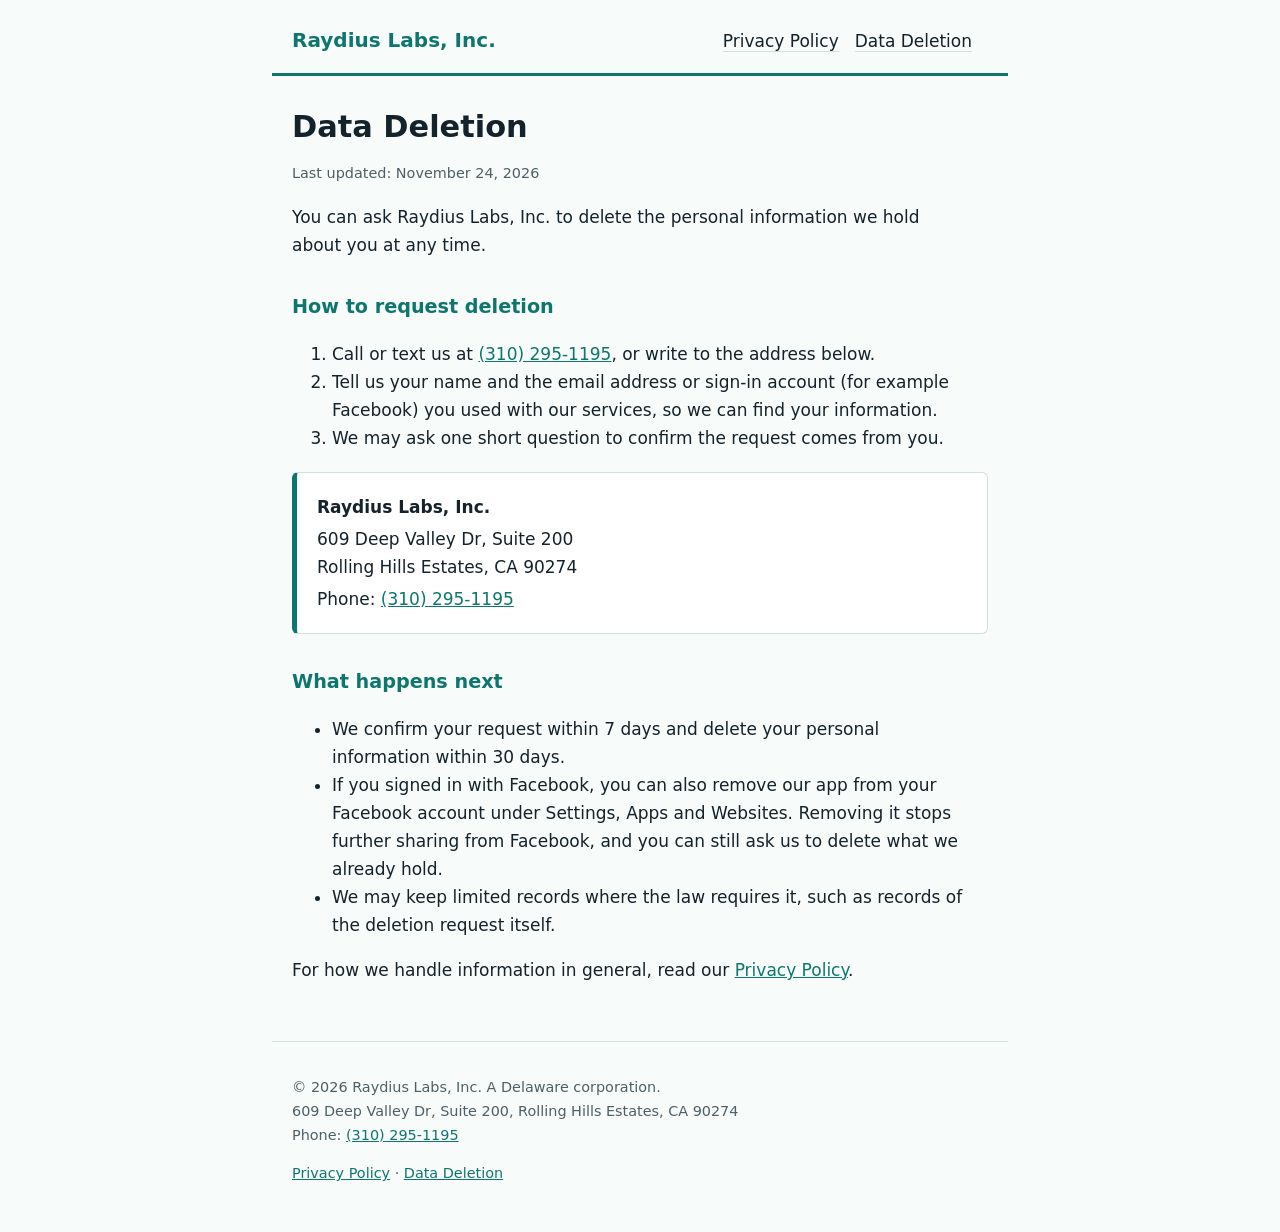
==== data-deletion/index.html @ 4aee16a5 "Raydius Labs, Inc. site" ====
<!doctype html>
<html lang="en">
<head>
<meta charset="utf-8">
<meta name="viewport" content="width=device-width, initial-scale=1">
<title>Data Deletion | Raydius Labs, Inc.</title>
<meta name="description" content="How to ask Raydius Labs, Inc. to delete your personal data.">
<link rel="canonical" href="https://raydiuslabs.com/data-deletion/">
<link rel="icon" href="data:image/svg+xml,%3Csvg xmlns=%27http://www.w3.org/2000/svg%27 viewBox=%270 0 32 32%27%3E%3Crect width=%2732%27 height=%2732%27 rx=%276%27 fill=%27%230f766e%27/%3E%3C/svg%3E">
<link rel="stylesheet" href="/style.css">
</head>
<body>
<header>
<a class="brand" href="/">Raydius Labs, Inc.</a>
<nav aria-label="Site"><a href="/privacy/">Privacy Policy</a><a href="/data-deletion/">Data Deletion</a></nav>
</header>
<main>
<h1>Data Deletion</h1>
<p class="updated">Last updated: November 24, 2026</p>
<p>You can ask Raydius Labs, Inc. to delete the personal information we hold about you at any time.</p>

<h2>How to request deletion</h2>
<ol>
<li>Call or text us at <a href="tel:+13102951195">(310) 295-1195</a>, or write to the address below.</li>
<li>Tell us your name and the email address or sign-in account (for example Facebook) you used with our services, so we can find your information.</li>
<li>We may ask one short question to confirm the request comes from you.</li>
</ol>
<div class="card">
<p><strong>Raydius Labs, Inc.</strong></p>
<p>609 Deep Valley Dr, Suite 200<br>Rolling Hills Estates, CA 90274</p>
<p>Phone: <a href="tel:+13102951195">(310) 295-1195</a></p>
</div>

<h2>What happens next</h2>
<ul>
<li>We confirm your request within 7 days and delete your personal information within 30 days.</li>
<li>If you signed in with Facebook, you can also remove our app from your Facebook account under Settings, Apps and Websites. Removing it stops further sharing from Facebook, and you can still ask us to delete what we already hold.</li>
<li>We may keep limited records where the law requires it, such as records of the deletion request itself.</li>
</ul>
<p>For how we handle information in general, read our <a href="/privacy/">Privacy Policy</a>.</p>
</main>
<footer>
<p>&copy; 2026 Raydius Labs, Inc. A Delaware corporation.<br>609 Deep Valley Dr, Suite 200, Rolling Hills Estates, CA 90274<br>Phone: <a href="tel:+13102951195">(310) 295-1195</a></p>
<p><a href="/privacy/">Privacy Policy</a> &middot; <a href="/data-deletion/">Data Deletion</a></p>
</footer>
</body>
</html>
---- style.css ----
:root{--ink:#14232b;--muted:#4d6068;--accent:#0f766e;--accent-soft:#e3f4f1;--line:#cfe0dd;--bg:#f7fbfa}
*{box-sizing:border-box}
html{-webkit-text-size-adjust:100%}
body{margin:0;font:17px/1.65 system-ui,-apple-system,"Segoe UI",Roboto,Helvetica,Arial,sans-serif;color:var(--ink);background:var(--bg)}
header,main,footer{width:100%;max-width:46rem;margin:0 auto;padding:0 1.25rem}
header{padding-top:1.5rem;padding-bottom:1rem;border-bottom:3px solid var(--accent);display:flex;flex-wrap:wrap;gap:.5rem 1.5rem;align-items:baseline;justify-content:space-between}
.brand{font-weight:700;font-size:1.25rem;color:var(--accent);text-decoration:none}
nav a{margin-right:1rem;color:var(--ink);text-decoration:none;border-bottom:1px solid var(--line)}
nav a:hover,nav a:focus{border-bottom-color:var(--accent);color:var(--accent)}
main{padding-top:2rem;padding-bottom:2.5rem}
h1{font-size:1.9rem;line-height:1.25;margin:0 0 1rem}
h2{font-size:1.2rem;margin:2rem 0 .5rem;color:var(--accent)}
p,li{max-width:40rem}
.card{background:#fff;border:1px solid var(--line);border-left:5px solid var(--accent);border-radius:6px;padding:1rem 1.25rem;margin:1.25rem 0}
.card p{margin:.25rem 0}
.updated{color:var(--muted);font-size:.9rem}
footer{padding-top:1.25rem;padding-bottom:2rem;border-top:1px solid var(--line);color:var(--muted);font-size:.9rem}
footer a{color:var(--accent)}
a{color:var(--accent)}
@media (max-width:480px){body{font-size:16px}h1{font-size:1.55rem}}
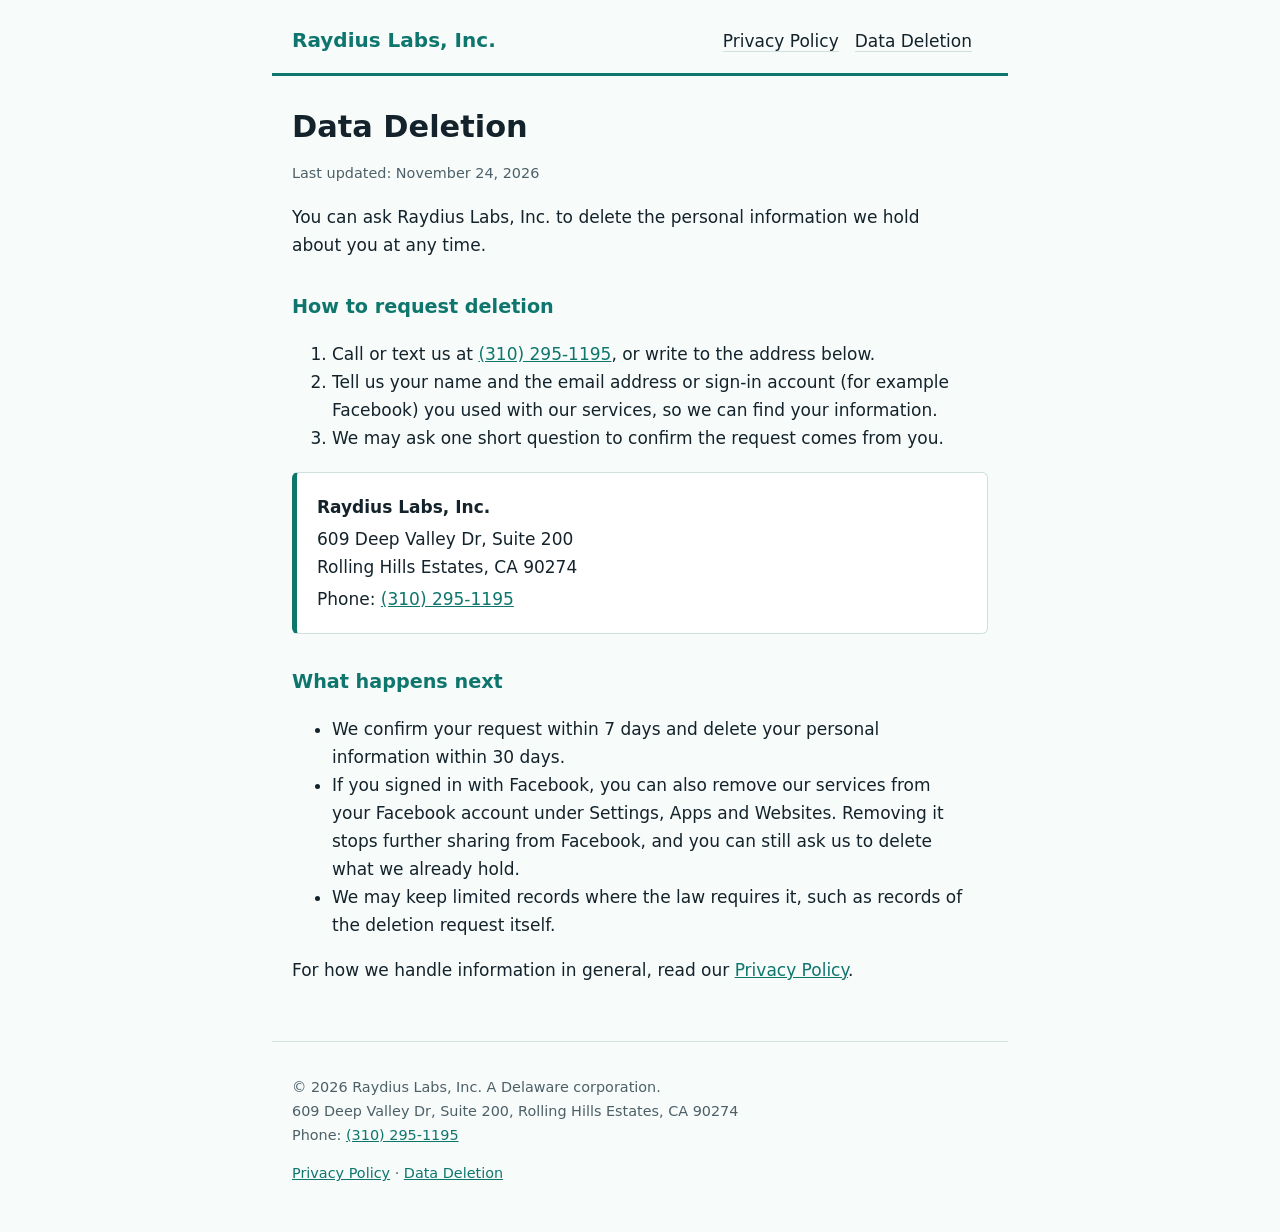
==== commit faed40fc: "Soften wording" ====
--- a/data-deletion/index.html
+++ b/data-deletion/index.html
@@ -34,7 +34,7 @@
 <h2>What happens next</h2>
 <ul>
 <li>We confirm your request within 7 days and delete your personal information within 30 days.</li>
-<li>If you signed in with Facebook, you can also remove our app from your Facebook account under Settings, Apps and Websites. Removing it stops further sharing from Facebook, and you can still ask us to delete what we already hold.</li>
+<li>If you signed in with Facebook, you can also remove our services from your Facebook account under Settings, Apps and Websites. Removing it stops further sharing from Facebook, and you can still ask us to delete what we already hold.</li>
 <li>We may keep limited records where the law requires it, such as records of the deletion request itself.</li>
 </ul>
 <p>For how we handle information in general, read our <a href="/privacy/">Privacy Policy</a>.</p>
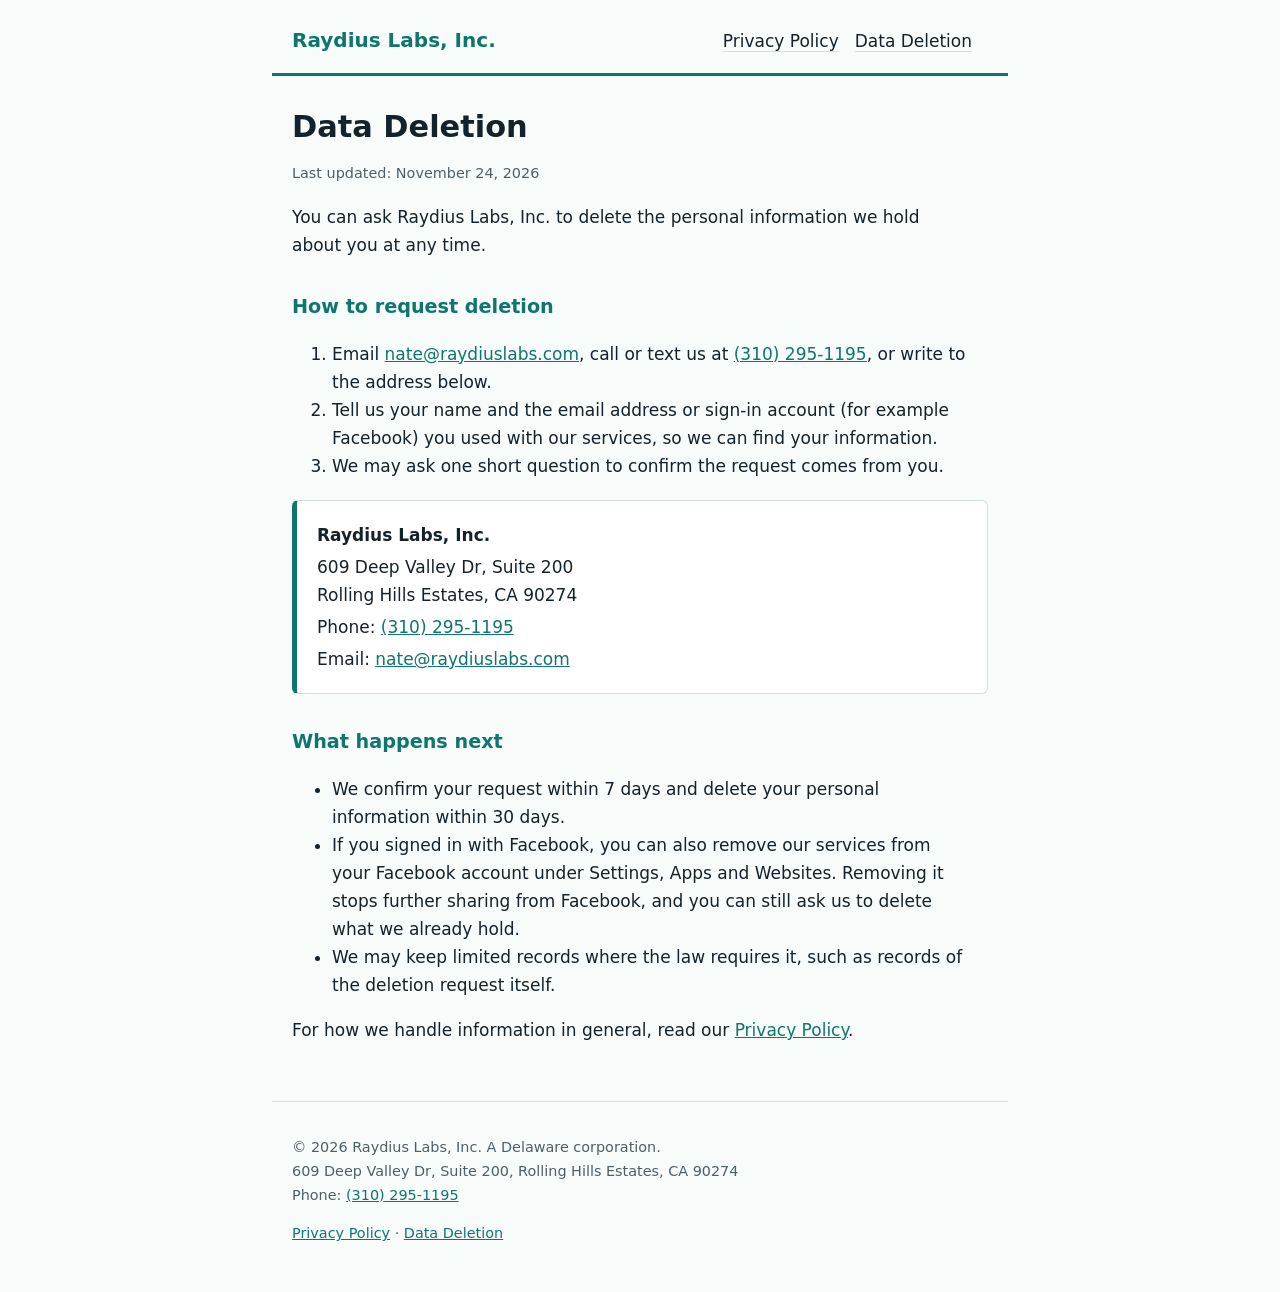
==== commit 4e3980c2: "Add contact email to pages Co-Authored-By: Claude Sonnet 5.5 <noreply@anthropic.com>" ====
--- a/data-deletion/index.html
+++ b/data-deletion/index.html
@@ -21,7 +21,7 @@
 
 <h2>How to request deletion</h2>
 <ol>
-<li>Call or text us at <a href="tel:+13102951195">(310) 295-1195</a>, or write to the address below.</li>
+<li>Email <a href="mailto:nate@raydiuslabs.com">nate@raydiuslabs.com</a>, call or text us at <a href="tel:+13102951195">(310) 295-1195</a>, or write to the address below.</li>
 <li>Tell us your name and the email address or sign-in account (for example Facebook) you used with our services, so we can find your information.</li>
 <li>We may ask one short question to confirm the request comes from you.</li>
 </ol>
@@ -29,6 +29,7 @@
 <p><strong>Raydius Labs, Inc.</strong></p>
 <p>609 Deep Valley Dr, Suite 200<br>Rolling Hills Estates, CA 90274</p>
 <p>Phone: <a href="tel:+13102951195">(310) 295-1195</a></p>
+<p>Email: <a href="mailto:nate@raydiuslabs.com">nate@raydiuslabs.com</a></p>
 </div>
 
 <h2>What happens next</h2>
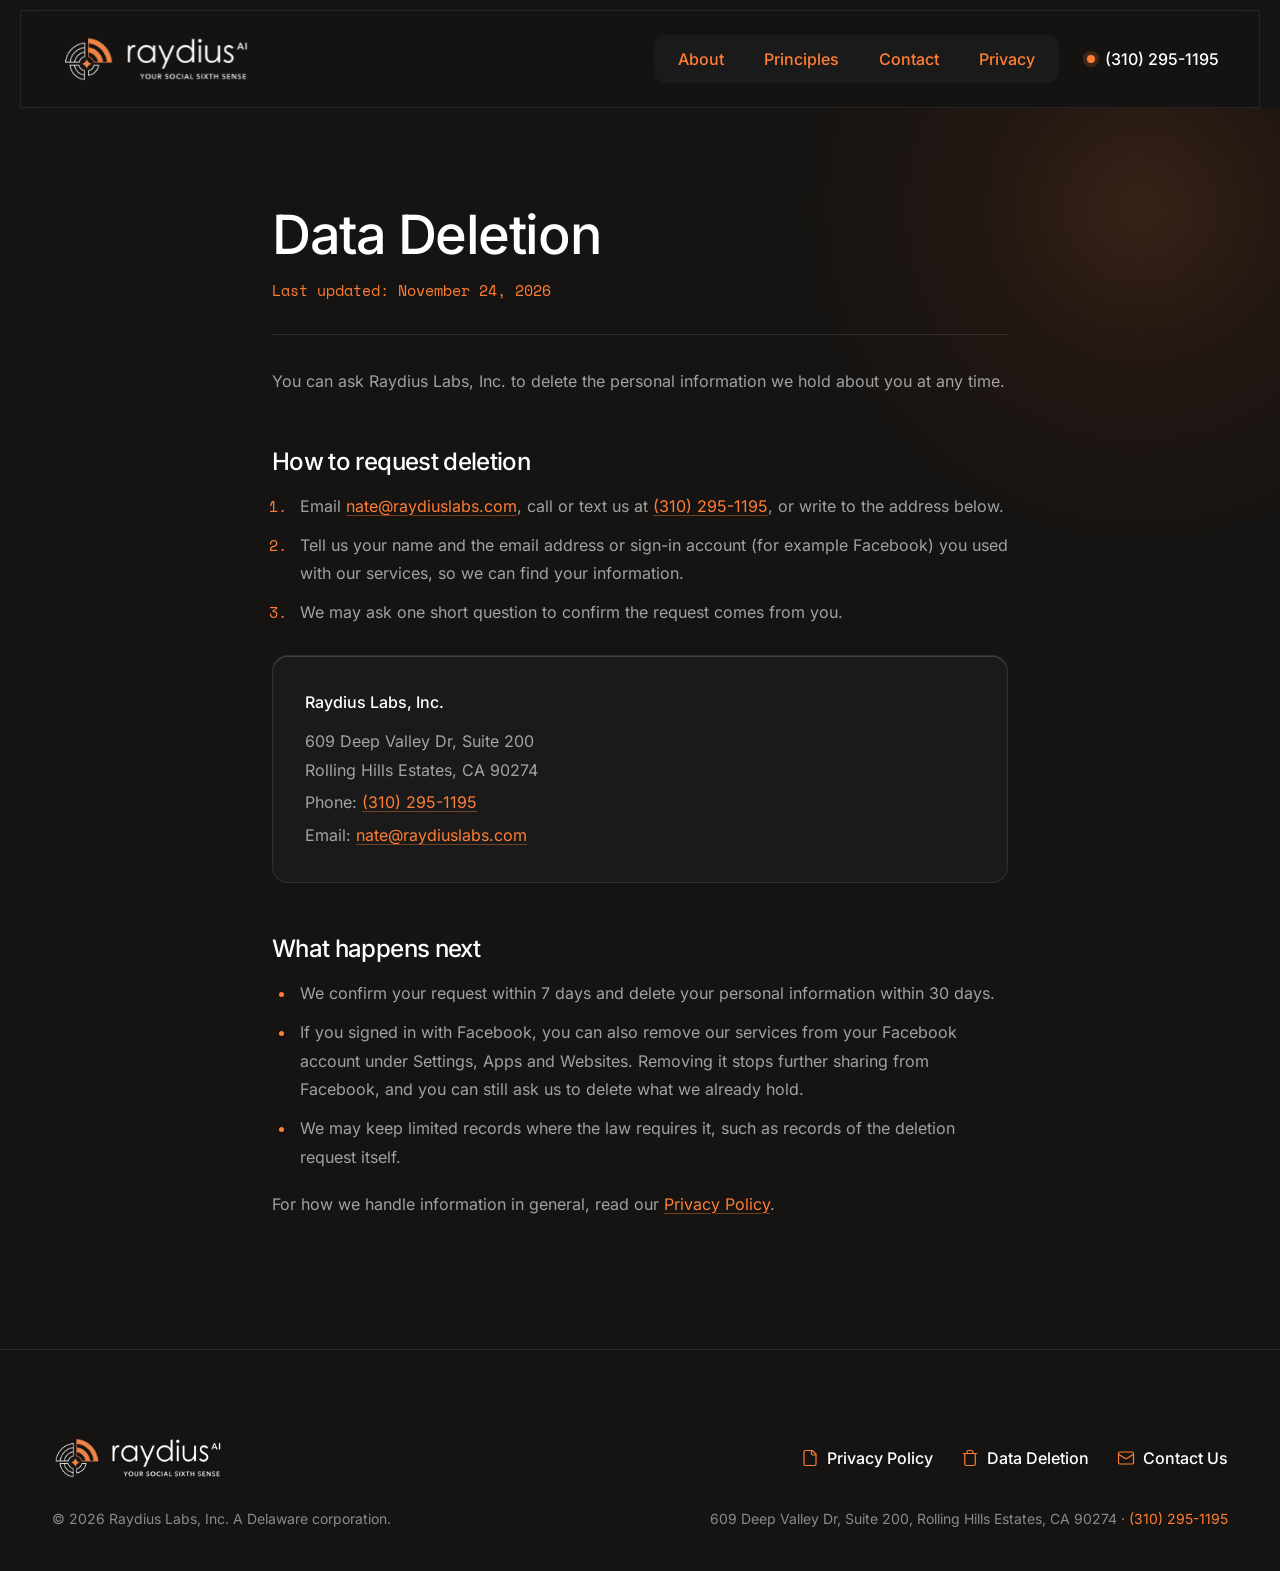
==== commit 7f4e0f61: "Redesign to match raydius.ai: new layout, motion, fonts and brand assets Co-Authored-By: Claude Sonn" ====
--- a/data-deletion/index.html
+++ b/data-deletion/index.html
@@ -6,15 +6,18 @@
 <title>Data Deletion | Raydius Labs, Inc.</title>
 <meta name="description" content="How to ask Raydius Labs, Inc. to delete your personal data.">
 <link rel="canonical" href="https://raydiuslabs.com/data-deletion/">
-<link rel="icon" href="data:image/svg+xml,%3Csvg xmlns=%27http://www.w3.org/2000/svg%27 viewBox=%270 0 32 32%27%3E%3Crect width=%2732%27 height=%2732%27 rx=%276%27 fill=%27%230f766e%27/%3E%3C/svg%3E">
+<link rel="icon" href="/assets/img/cropped-icon-raydius-512x512-blk-32x32.png" sizes="32x32">
+<link rel="icon" href="/assets/img/cropped-icon-raydius-512x512-blk-192x192.png" sizes="192x192">
+<link rel="apple-touch-icon" href="/assets/img/cropped-icon-raydius-512x512-blk-180x180.png">
+<meta name="msapplication-TileImage" content="/assets/img/cropped-icon-raydius-512x512-blk-270x270.png">
+<meta name="theme-color" content="#161412">
+<link rel="preload" href="/assets/fonts/Inter-Variable-latin.woff2" as="font" type="font/woff2" crossorigin>
+<script>(function(h,w){if("IntersectionObserver"in w&&!w.matchMedia("(prefers-reduced-motion: reduce)").matches){h.classList.add("js");var f=function(){if(!w.__mo)h.classList.remove("js")};document.addEventListener("DOMContentLoaded",f);setTimeout(f,3000)}})(document.documentElement,window)</script>
 <link rel="stylesheet" href="/style.css">
 </head>
-<body>
-<header>
-<a class="brand" href="/">Raydius Labs, Inc.</a>
-<nav aria-label="Site"><a href="/privacy/">Privacy Policy</a><a href="/data-deletion/">Data Deletion</a></nav>
-</header>
-<main>
+<body class="policy">
+<header class="hdr"><div class="in"><a class="logo" href="/" aria-label="Raydius Labs, Inc. home"><img src="/assets/img/logo-web-raydius-fill.png" alt="Raydius" width="468" height="108"></a><div class="right"><nav class="nav" aria-label="Main"><a href="/#about">About</a><a href="/#principles">Principles</a><a href="/#contact">Contact</a><a href="/privacy/">Privacy</a></nav><a class="cta" href="tel:+13102951195">(310) 295-1195</a></div><a class="burger" href="#menu" aria-label="Open menu" aria-controls="menu"><span></span></a></div><div id="menu" class="drawer" role="dialog" aria-label="Menu"><div class="dtop"><a class="logo" href="/" aria-label="Raydius Labs, Inc. home"><img src="/assets/img/logo-web-raydius-fill.png" alt="Raydius" width="468" height="108"></a><a class="dx" href="#" aria-label="Close menu"><span></span></a></div><nav class="dnav" aria-label="Mobile"><a href="/#about">About</a><a href="/#principles">Principles</a><a href="/#contact">Contact</a><a href="/privacy/">Privacy</a><a href="/data-deletion/" aria-current="page">Data Deletion</a></nav><p class="dmeta"><a href="tel:+13102951195">(310) 295-1195</a><a href="mailto:nate@raydiuslabs.com">nate@raydiuslabs.com</a></p></div></header>
+<main class="pmain"><div class="wrap"><article class="prose">
 <h1>Data Deletion</h1>
 <p class="updated">Last updated: November 24, 2026</p>
 <p>You can ask Raydius Labs, Inc. to delete the personal information we hold about you at any time.</p>
@@ -39,10 +42,9 @@
 <li>We may keep limited records where the law requires it, such as records of the deletion request itself.</li>
 </ul>
 <p>For how we handle information in general, read our <a href="/privacy/">Privacy Policy</a>.</p>
-</main>
-<footer>
-<p>&copy; 2026 Raydius Labs, Inc. A Delaware corporation.<br>609 Deep Valley Dr, Suite 200, Rolling Hills Estates, CA 90274<br>Phone: <a href="tel:+13102951195">(310) 295-1195</a></p>
-<p><a href="/privacy/">Privacy Policy</a> &middot; <a href="/data-deletion/">Data Deletion</a></p>
-</footer>
-</body>
-</html>
+</article></div></main>
+<footer class="f1"><div class="wrap top"><a class="logo" href="/" aria-label="Raydius Labs, Inc. home"><img src="/assets/img/logo-web-raydius-fill.png" alt="Raydius" width="468" height="108"></a><nav class="icl" aria-label="Legal"><a href="/privacy/"><svg class="ico fi" viewBox="0 0 24 24" aria-hidden="true"><path d="M15 2H6a2 2 0 0 0-2 2v16a2 2 0 0 0 2 2h12a2 2 0 0 0 2-2V7Z"/><path d="M14 2v4a2 2 0 0 0 2 2h4"/></svg>Privacy Policy</a><a href="/data-deletion/"><svg class="ico fi" viewBox="0 0 24 24" aria-hidden="true"><path d="M3 6h18M19 6v14c0 1-1 2-2 2H7c-1 0-2-1-2-2V6M8 6V4c0-1 1-2 2-2h4c1 0 2 1 2 2v2"/></svg>Data Deletion</a><a href="mailto:nate@raydiuslabs.com"><svg class="ico fi" viewBox="0 0 24 24" aria-hidden="true"><rect x="2" y="4" width="20" height="16" rx="2"/><path d="m22 7-8.97 5.7a1.94 1.94 0 0 1-2.06 0L2 7"/></svg>Contact Us</a></nav></div>
+<div class="rule"></div><div class="wrap bot"><p>&copy; 2026 Raydius Labs, Inc. A Delaware corporation.</p><p>609 Deep Valley Dr, Suite 200, Rolling Hills Estates, CA 90274 &middot; <a href="tel:+13102951195">(310) 295-1195</a></p></div></footer>
+<script>(()=>{const h=document.querySelector(".hdr");let y=scrollY;addEventListener("scroll",()=>{const n=scrollY;h.classList.toggle("scrolled",n>40);h.classList.toggle("hide",n>y&&n>200);y=n},{passive:true});document.querySelectorAll(".drawer a[href^='#'],.drawer a[href^='/']").forEach(a=>a.addEventListener("click",()=>{if(location.hash==="#menu")history.replaceState(null,"",location.pathname)}))})()</script>
+<script src="/motion.js" defer></script>
+</body></html>
--- a/style.css
+++ b/style.css
@@ -1,20 +1,205 @@
-:root{--ink:#14232b;--muted:#4d6068;--accent:#0f766e;--accent-soft:#e3f4f1;--line:#cfe0dd;--bg:#f7fbfa}
-*{box-sizing:border-box}
-html{-webkit-text-size-adjust:100%}
-body{margin:0;font:17px/1.65 system-ui,-apple-system,"Segoe UI",Roboto,Helvetica,Arial,sans-serif;color:var(--ink);background:var(--bg)}
-header,main,footer{width:100%;max-width:46rem;margin:0 auto;padding:0 1.25rem}
-header{padding-top:1.5rem;padding-bottom:1rem;border-bottom:3px solid var(--accent);display:flex;flex-wrap:wrap;gap:.5rem 1.5rem;align-items:baseline;justify-content:space-between}
-.brand{font-weight:700;font-size:1.25rem;color:var(--accent);text-decoration:none}
-nav a{margin-right:1rem;color:var(--ink);text-decoration:none;border-bottom:1px solid var(--line)}
-nav a:hover,nav a:focus{border-bottom-color:var(--accent);color:var(--accent)}
-main{padding-top:2rem;padding-bottom:2.5rem}
-h1{font-size:1.9rem;line-height:1.25;margin:0 0 1rem}
-h2{font-size:1.2rem;margin:2rem 0 .5rem;color:var(--accent)}
-p,li{max-width:40rem}
-.card{background:#fff;border:1px solid var(--line);border-left:5px solid var(--accent);border-radius:6px;padding:1rem 1.25rem;margin:1.25rem 0}
-.card p{margin:.25rem 0}
-.updated{color:var(--muted);font-size:.9rem}
-footer{padding-top:1.25rem;padding-bottom:2rem;border-top:1px solid var(--line);color:var(--muted);font-size:.9rem}
-footer a{color:var(--accent)}
-a{color:var(--accent)}
-@media (max-width:480px){body{font-size:16px}h1{font-size:1.55rem}}
+/* Raydius Labs site styles. */
+@font-face{font-family:"Inter";src:url(/assets/fonts/Inter-Variable-latin.woff2) format("woff2");font-weight:100 900;font-display:swap}
+@font-face{font-family:"Space Mono";src:url(/assets/fonts/SpaceMono-400.ttf) format("truetype");font-weight:400;font-display:swap}
+:root{--bg:#161412;--surface:#1A1A1A;--surface-2:#202020;--sunken:#110F0E;--glow:#271811;--accent:#FF7E34;--text:#fff;--body:rgba(255,255,255,.6);--muted:rgba(255,255,255,.5);--line:rgba(190,190,190,.13);--ease:cubic-bezier(0,.49,.27,.99)}
+*{box-sizing:border-box;margin:0;padding:0}
+html{scroll-behavior:smooth}
+html,body{overflow-x:clip}
+body{background:var(--bg);color:var(--body);font:400 16px/28.8px Inter,system-ui,sans-serif;-webkit-font-smoothing:antialiased}
+a{color:var(--accent);text-decoration:none;transition:color .3s var(--ease)}
+a:hover{color:#fff}
+:focus-visible{outline:2px solid var(--accent);outline-offset:3px}
+.wrap{width:min(100% - 40px,1176px);margin:0 auto}
+h1,h2,h3,h4{color:var(--text);font-weight:500;letter-spacing:-.027em}
+h1{font-size:54px;line-height:62px}
+h2{font-size:56px;line-height:70px}
+h3{font-size:24px;line-height:36px}
+h4{font-size:20px;line-height:26px}
+.eyebrow{font:400 15px/24px "Space Mono",monospace;color:var(--accent);display:block;margin-bottom:16px}
+.lead{max-width:640px}
+.center{text-align:center}.center .lead{margin:20px auto 0}
+section{padding:96px 0}
+.btn{display:inline-block;background:var(--accent);color:#fff;font:500 16px/20px Inter;padding:18px 34px;border-radius:8px;transition:filter .3s ease-out}
+.btn:hover{color:#fff;filter:brightness(1.08)}
+.btn-ghost{background:var(--surface);border:1px solid var(--line);padding:17px 28px}
+.card{background:var(--surface);border:1px solid var(--line);border-radius:16px;padding:32px;box-shadow:inset 0 1px 0 rgba(255,255,255,.18)}
+.panel{background:var(--surface);border:1px solid var(--line);border-radius:24px}
+.ico{width:28px;height:28px;stroke:var(--accent);fill:none;stroke-width:1.6;stroke-linecap:round;stroke-linejoin:round}
+.mark{display:block;border-radius:22%;box-shadow:0 0 0 1px rgba(255,255,255,.06),0 30px 80px rgba(0,0,0,.5)}
+.rings{position:absolute;pointer-events:none;border-radius:50%;
+ background:radial-gradient(circle,rgba(255,126,52,.22) 0,rgba(39,24,17,.9) 22%,rgba(22,20,18,0) 62%),
+ repeating-radial-gradient(circle,rgba(255,126,52,.16) 0 1px,transparent 1.5px 56px);
+ -webkit-mask:radial-gradient(circle,#000 30%,transparent 70%);mask:radial-gradient(circle,#000 30%,transparent 70%)}
+@media (max-width:760px){h1{font-size:40px;line-height:46px}h2{font-size:36px;line-height:44px}section{padding:64px 0}}
+@media (prefers-reduced-motion:reduce){*{animation:none!important;transition:none!important}html{scroll-behavior:auto}}
+/* ===== header ===== */
+.hdr .logo img{height:44px;width:auto;display:block}
+.hdr{transition:transform .4s var(--ease),background .3s ease}.hdr.hide{transform:translateY(-140%)}
+.burger{display:none;width:44px;height:44px;align-items:center;justify-content:center}
+.burger span,.dx span{display:block;width:20px;height:2px;background:currentColor;box-shadow:0 6px 0 currentColor,0 -6px 0 currentColor}
+.drawer{display:none}
+.drawer .dtop{display:flex;justify-content:space-between;align-items:center}.drawer .logo img{height:36px;width:auto;display:block}
+.dx{width:44px;height:44px;display:flex;align-items:center;justify-content:center;color:#fff}.dx span{box-shadow:none;transform:rotate(45deg);position:relative}.dx span:after{content:"";position:absolute;inset:0;background:currentColor;transform:rotate(90deg)}
+.dnav{display:grid}.dnav a{font:500 24px/32px Inter;letter-spacing:-.027em;color:#fff;padding:18px 0;border-bottom:1px solid var(--line)}.dnav a:hover{color:var(--accent)}
+.dmeta{display:grid;gap:6px;font:400 15px/24px "Space Mono",monospace;margin-top:32px}
+.hdr{position:sticky;top:10px;z-index:10;margin:10px auto 0;width:min(98%,1240px);border:1px solid rgba(255,255,255,.08);background:rgba(22,20,18,.72);backdrop-filter:blur(10px)}
+.hdr.scrolled{background:rgba(22,20,18,.92)}
+.hdr .in{display:flex;align-items:center;justify-content:space-between;padding:24px 40px}
+.hdr .right{display:flex;align-items:center;gap:28px}
+.nav{display:flex;gap:40px;background:var(--surface);border-radius:12px;padding:12px 24px}
+.nav a{font:500 16px/24px Inter}
+.cta{font:500 16px/24px Inter;color:#fff;display:inline-flex;align-items:center;gap:10px}.cta:before{content:"";width:8px;height:8px;border-radius:50%;background:var(--accent);box-shadow:0 0 0 4px rgba(255,126,52,.18)}.cta:hover{color:var(--accent)}
+.burger{color:#fff}
+@media (max-width:960px){.nav{gap:28px}}
+@media (max-width:860px){
+ .hdr{backdrop-filter:none;-webkit-backdrop-filter:none;top:0;margin:0;width:100%;border-width:0 0 1px;background:#1A1A1A}.hdr .in{padding:14px 20px}.hdr .logo img{height:38px}
+ .hdr .right{display:none}.burger{display:flex;margin-right:-10px}
+ .drawer:target{display:block;position:fixed;inset:0;z-index:20;background:var(--bg);padding:14px 20px 40px;overflow:auto}
+ .drawer:target .dnav{margin-top:24px}
+}
+
+/* ===== hero ===== */
+.hero{position:relative;overflow:hidden;padding:160px 0 150px}
+.hero .grid{position:relative;display:grid;grid-template-columns:1.05fr .95fr;gap:48px;align-items:center}
+.hero .lead{margin:24px 0 36px}
+.hero .grid>div:first-child{position:relative;z-index:2}
+.hero .art{position:relative;height:540px}
+.hero .rings{width:1000px;height:1000px;left:150px;top:50%;transform:translate(-50%,-50%)}
+.hero .mark{position:absolute;left:150px;top:50%;width:250px;height:250px;transform:translate(-50%,-50%)}
+.hero .chips{position:absolute;right:-48px;top:50%;transform:translateY(-50%);list-style:none;display:grid;gap:16px;width:262px}
+.hero .chips li,.hero .tag{display:flex;gap:14px;align-items:center;background:var(--surface);border:1px solid var(--line);border-radius:14px;padding:14px 16px;box-shadow:inset 0 1px 0 rgba(255,255,255,.1)}
+.hero .chips .ico,.hero .tag .ico{flex:none;width:40px;height:40px;padding:10px;border-radius:50%;background:var(--sunken)}
+.hero .chips b{white-space:nowrap;display:flex;align-items:center;gap:8px;color:#fff;font:500 15px/20px Inter}
+.hero .chips b i{width:7px;height:7px;border-radius:50%;background:var(--accent);box-shadow:0 0 8px var(--accent)}
+.hero .chips span{display:block;font-size:12.5px;line-height:18px;color:var(--muted)}
+.hero .tag{position:absolute;left:-10px;bottom:40px;flex-direction:column;gap:4px;padding:18px 22px;text-align:center;color:var(--body)}
+.hero .tag b{color:#fff;font:500 15px/20px Inter;margin-top:6px}.hero .tag span{font-size:12.5px;line-height:16px;color:var(--accent)}
+.hero .tag:hover{border-color:rgba(255,126,52,.5)}
+@media (max-width:760px){.hero{padding:64px 0 56px}.hero .wrap{width:auto;margin:0 20px}.hero .grid{grid-template-columns:minmax(0,1fr);gap:40px}.hero .lead{margin:20px 0 28px}
+.hero .art{height:auto;display:grid;gap:12px;justify-items:center}.hero .rings{width:640px;height:640px;left:50%;top:110px}
+.hero .mark{position:relative;left:auto;top:auto;transform:none;width:190px;height:190px;margin-bottom:20px}
+.hero .chips{position:relative;right:auto;top:auto;transform:none;width:100%;grid-template-columns:minmax(0,1fr);gap:10px}.hero .chips li{padding:12px 14px;gap:12px}.hero .chips .ico{width:34px;height:34px;padding:8px}
+.hero .chips b{font-size:14px;line-height:18px;white-space:normal}.hero .chips li>div{min-width:0}.hero .tag{display:none}}
+
+/* ===== about ===== */
+.ab2 .split{display:grid;grid-template-columns:1fr 1fr;gap:72px;align-items:center}
+#about.ab2 h2{margin:0 0 28px;max-width:none}.ab2 .txt p+p{margin-top:18px}
+.ab2 .sheet{position:relative;overflow:hidden;padding:16px 40px;background:var(--sunken)}
+.ab2 .sheet .rings{width:640px;height:640px;right:-300px;top:-300px;opacity:.8}
+.ab2 dl{position:relative}
+.ab2 dl div{display:grid;grid-template-columns:150px 1fr;gap:16px;padding:22px 0;border-top:1px solid var(--line)}
+.ab2 dl div:first-child{border-top:0}
+.ab2 dt{font:400 14px/28px "Space Mono",monospace;color:var(--accent)}
+.ab2 dd{color:#fff;font:500 18px/28px Inter;letter-spacing:-.01em}
+@media (max-width:760px){.ab2 .split{grid-template-columns:1fr;gap:40px}.ab2 .sheet{padding:8px 22px}.ab2 dl div{grid-template-columns:1fr;gap:2px;padding:18px 0}}
+@media (max-width:760px){#about .wrap{width:calc(100% - 40px)}}
+
+/* ===== principles ===== */
+#principles .wrap{width:min(100% - 40px,1176px)}
+#principles{padding:64px 0}
+#principles .ppanel{position:relative;overflow:hidden;background:var(--sunken);border:1px solid var(--line);border-radius:24px;padding:80px}
+#principles .ppanel::before{content:"";position:absolute;left:50%;top:-520px;width:1100px;height:1100px;transform:translateX(-50%);pointer-events:none;border-radius:50%;background:repeating-radial-gradient(circle,rgba(255,255,255,.035) 0 1px,transparent 1.5px 28px);-webkit-mask:radial-gradient(circle,#000 20%,transparent 62%);mask:radial-gradient(circle,#000 20%,transparent 62%)}
+#principles .ppanel>*{position:relative}
+#principles .pgrid{display:grid;grid-template-columns:repeat(3,1fr);gap:24px;margin-top:56px}
+#principles .pc{background:var(--surface);border:1px solid var(--line);border-radius:16px;padding:44px 32px 40px;text-align:center;box-shadow:inset 0 1px 0 rgba(255,255,255,.12);transition:border-color .3s var(--ease)}
+#principles .pc:hover{border-color:rgba(255,126,52,.45)}
+#principles .badge{display:inline-flex;width:60px;height:60px;border-radius:50%;align-items:center;justify-content:center;background:var(--sunken);box-shadow:0 0 0 1px rgba(255,255,255,.05),0 0 24px rgba(255,126,52,.12)}
+#principles .pc h4{margin:24px 0 10px}
+@media (max-width:760px){#principles{padding:48px 0}#principles .ppanel{padding:48px 20px}#principles .pgrid{grid-template-columns:1fr;gap:16px;margin-top:40px}#principles .pc{padding:32px 24px}}
+
+/* ===== contact ===== */
+#contact .wrap{width:min(100% - 40px,1176px)}
+#contact.ct2{position:relative;overflow:hidden;padding:112px 0}
+.ct2-glow{position:absolute;width:1000px;height:1000px;left:-300px;top:50%;transform:translateY(-50%);border-radius:50%;pointer-events:none;background:radial-gradient(circle,rgba(255,126,52,.10) 0,rgba(39,24,17,.7) 25%,rgba(22,20,18,0) 62%),repeating-radial-gradient(circle,rgba(255,126,52,.09) 0 1px,transparent 1.5px 60px);-webkit-mask:radial-gradient(circle,#000 25%,transparent 70%);mask:radial-gradient(circle,#000 25%,transparent 70%)}
+.ct2-grid{position:relative;display:grid;grid-template-columns:1fr 1fr;gap:72px;align-items:center}
+.ct2-lead{margin-top:20px;max-width:460px}
+.ct2-list{list-style:none;margin-top:36px;display:grid;gap:16px}
+.ct2-list li{display:flex;gap:14px;align-items:flex-start}.ct2-list .ico{width:22px;height:22px;flex:none;margin-top:3px}.ct2-list span{color:#fff}
+.ct2-card{background:var(--surface);border:1px solid var(--line);border-radius:16px;padding:40px;box-shadow:inset 0 1px 0 rgba(255,255,255,.18),0 30px 80px rgba(0,0,0,.35)}
+.ct2-ct{color:#fff;font:500 20px/26px Inter;letter-spacing:-.027em;margin-bottom:24px}.ct2-ct span{display:block;font:400 15px/24px Inter;color:var(--muted);letter-spacing:0;margin-top:4px}
+.ct2-row{display:grid;grid-template-columns:auto 1fr auto;gap:16px;align-items:center;padding:20px;margin-bottom:12px;background:var(--bg);border:1px solid rgba(194,194,194,.14);border-radius:8px;color:var(--body);font-size:15px;line-height:24px}
+.ct2-row b{display:block;color:#fff;font-weight:500;font-size:16px;transition:color .3s var(--ease)}.ct2-row .ico{width:24px;height:24px}.ct2-row .arr{width:18px;height:18px}
+.ct2-row:hover{color:var(--body);border-color:rgba(255,126,52,.5)}.ct2-row:hover b{color:var(--accent)}
+.ct2-btn{display:block;text-align:center;margin-top:24px}
+@media (max-width:760px){#contact.ct2{padding:64px 0}.ct2-grid{grid-template-columns:1fr;gap:40px}.ct2-card{padding:24px 20px}.ct2-row{padding:16px}.ct2-glow{width:700px;height:700px;left:-320px}}
+
+/* ===== footer ===== */
+footer.f1{padding:48px 0 40px;border-top:1px solid var(--line)}
+.f1 .wrap{width:min(100% - 40px,1176px)}
+.f1 .top{display:flex;justify-content:space-between;align-items:center;gap:24px;flex-wrap:wrap}
+.f1 .logo img{height:40px;width:auto;display:block}
+.f1 .icl{display:flex;gap:28px;flex-wrap:wrap}
+.f1 .icl a{display:inline-flex;align-items:center;gap:8px;font:500 16px/24px Inter;color:#fff}
+.f1 .icl a:hover{color:var(--accent)}
+.f1 .fi{width:18px;height:18px}
+.f1 .rule{height:1px;background:var(--line);margin:40px 0 28px}
+.f1 .bot{display:flex;justify-content:space-between;gap:12px 32px;flex-wrap:wrap;font-size:14px;line-height:24px;color:var(--muted)}
+@media (max-width:760px){.f1 .top{flex-direction:column;align-items:flex-start}.f1 .icl{flex-direction:column;gap:14px}.f1 .bot{flex-direction:column}}
+
+/* ===== hero adjustments ===== */
+/* hero: trim dead space under the art at desktop; pull chip stack 24px in so it clears the viewport edge at 1280 */
+@media (min-width:761px){.hero{padding:150px 0 110px}.hero .chips{right:-24px}}
+
+/* ===== hero adjustments ===== */
+/* hero chip stack sits inside the content column so it keeps at least a 20px gutter at every desktop width */
+@media (min-width:761px){.hero .chips{right:0}.hero .mark,.hero .rings{left:126px}}
+/* hero ring glow fades out at the hero edges instead of a flat cut */
+.hero{-webkit-mask-image:linear-gradient(to bottom,transparent 0,#000 48px,#000 calc(100% - 110px),transparent 100%);mask-image:linear-gradient(to bottom,transparent 0,#000 48px,#000 calc(100% - 110px),transparent 100%)}
+@media (max-width:760px){.hero{-webkit-mask-image:linear-gradient(to bottom,#000 calc(100% - 48px),transparent 100%);mask-image:linear-gradient(to bottom,#000 calc(100% - 48px),transparent 100%)}}
+
+/* ===== policy pages (privacy, data deletion): long-form layout ===== */
+.pmain{position:relative;padding:96px 0 112px;overflow:hidden}
+.pmain::before{content:"";position:absolute;top:-260px;right:-220px;width:720px;height:720px;border-radius:50%;pointer-events:none;
+ background:radial-gradient(circle,rgba(255,126,52,.14) 0,rgba(39,24,17,.7) 30%,rgba(22,20,18,0) 66%)}
+.prose{position:relative;max-width:46rem;margin:0 auto}
+.prose h1{font-size:54px;line-height:62px;margin-bottom:12px}
+.prose .updated{font:400 15px/24px "Space Mono",monospace;color:var(--accent);margin:0 0 32px;padding-bottom:32px;border-bottom:1px solid var(--line)}
+.prose h2{font-size:24px;line-height:36px;margin:48px 0 12px}
+.prose p{margin:0 0 18px}
+.prose ul,.prose ol{margin:0 0 18px;padding-left:24px}
+.prose li{margin-bottom:10px;padding-left:4px}
+.prose li::marker{color:var(--accent)}
+.prose ol li::marker{font:400 15px "Space Mono",monospace}
+.prose strong{color:#fff;font-weight:500}
+.prose p a,.prose li a{text-decoration:underline;text-decoration-color:rgba(255,126,52,.4);text-underline-offset:3px}
+.prose .card{margin:28px 0 32px;padding:28px 32px}
+.prose .card p{margin:4px 0}
+.prose .card p:first-child{margin-bottom:10px}
+.hdr .nav a[aria-current],.dnav a[aria-current]{color:#fff}
+@media (max-width:760px){.pmain{padding:56px 0 72px}.pmain::before{top:-200px;right:-260px;width:520px;height:520px}
+ .prose h1{font-size:40px;line-height:46px}.prose h2{font-size:22px;line-height:32px;margin-top:40px}.prose .card{padding:24px 20px}}
+
+/* ===== stage 10 motion (DESIGN-GUIDE 5: fadeInUp on scroll, 80ms stagger, slow hero fadeIn, slow ring pulse) =====
+   Hidden start states exist only under html.js, which the head script sets only when IntersectionObserver exists and
+   reduced motion is off. JS off or reduced motion: everything is visible and still. Only opacity, translate and scale
+   move (individual transform properties), so base transforms and layout are untouched. motion.js adds .in when an
+   element enters and removes it once it is fully out of view, so every reveal replays on re-entry. */
+:root{--mo-dur:1s;--mo-ease:cubic-bezier(.22,.61,.36,1);--mo-step:80ms}
+.js .hdr .in>*{animation:mo-hdr .9s var(--mo-ease) both}
+.js .hdr .in>:nth-child(2){animation-delay:.12s}.js .hdr .in>:nth-child(3){animation-delay:.12s}
+@keyframes mo-hdr{from{opacity:0;translate:0 -14px}}
+.js .mo-r,.js #principles .pc.mo-r{transition:opacity var(--mo-dur) var(--mo-ease) var(--mo-d,0ms),translate var(--mo-dur) var(--mo-ease) var(--mo-d,0ms),scale var(--mo-dur) var(--mo-ease) var(--mo-d,0ms),border-color .3s var(--ease),color .3s var(--ease),filter .3s ease-out}
+.js .mo-r:not(.in){opacity:0;translate:0 40px}
+.js .mo-r[data-mo=fade]:not(.in){translate:none}
+.js .mo-r[data-mo=pop]:not(.in){translate:none;scale:.9}
+.js .mo-r[data-mo=slow]{--mo-dur:1.6s}.js .mo-r[data-mo=story]{--mo-dur:1.4s}.js .mo-r.mo-snap{transition:none!important}
+.js .mo-r[data-mo=slow]:not(.in){translate:0 16px}
+.js .mo-r[data-mo=side]:not(.in){translate:-24px 0}
+.js .f1 .rule.mo-r{transform-origin:0 50%}
+.js .f1 .rule.mo-r:not(.in){opacity:1;translate:none;scale:0 1}
+/* hero: concentric rings breathe very slowly (ambient, paused when the hero is off screen) */
+.js .hero .rings{animation:mo-ring 7s ease-in-out infinite alternate}
+.js .hero:not(.mo-vis) .rings{animation-play-state:paused}
+@keyframes mo-ring{from{scale:.97;opacity:.7}to{scale:1.04;opacity:1}}
+/* hero chip dots: a soft orange glow pulse once the chip is in */
+.js .hero .chips li.in b i{animation:mo-dot .8s ease-in-out .4s 2}
+@keyframes mo-dot{50%{box-shadow:0 0 0 5px rgba(255,126,52,.2),0 0 14px var(--accent)}}
+/* contact: arrow nudges on hover */
+.ct2-row .arr{transition:translate .3s var(--ease)}.ct2-row:hover .arr,.ct2-row:focus-visible .arr{translate:4px 0}
+@media (prefers-reduced-motion:reduce){.js .mo-r{opacity:1!important;translate:none!important;scale:none!important}}
+@media print{.js .mo-r{opacity:1!important;translate:none!important;scale:none!important}}
+.hdr .cta{min-height:32px}
+/* hero 761-1199: the art column is too narrow for mark and chips side by side; mark and tag share the top row, chips stack below */
+@media (min-width:761px) and (max-width:1199px){.hero .art{height:520px}.hero .mark{left:0;top:20px;width:150px;height:150px;transform:none}.hero .rings{left:75px;top:95px}.hero .tag{left:auto;right:0;top:20px;bottom:auto}.hero .chips{top:190px;transform:none;gap:12px}}
+/* about: rows inside the clipped sheet rise a shorter distance so the unrevealed last row stays inside the panel */
+.js .ab2 dl .mo-r:not(.in){translate:0 12px}
